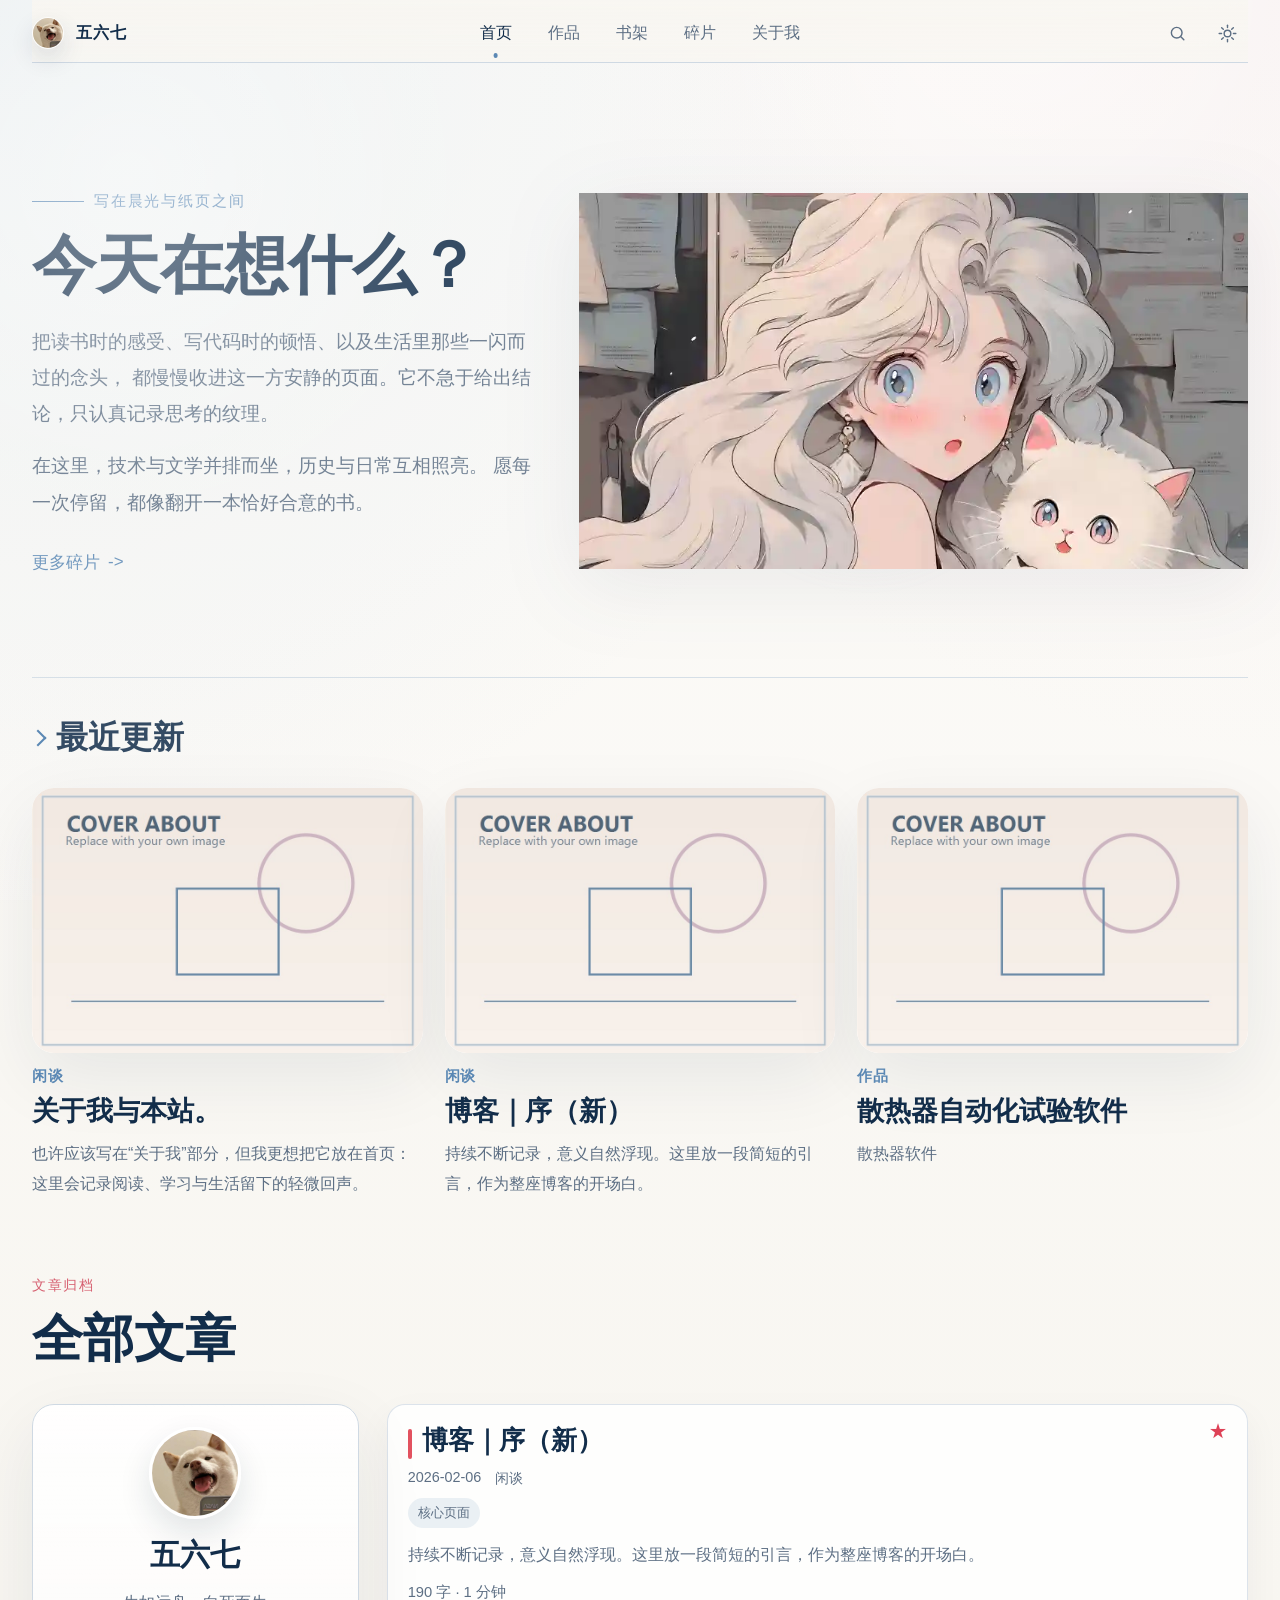
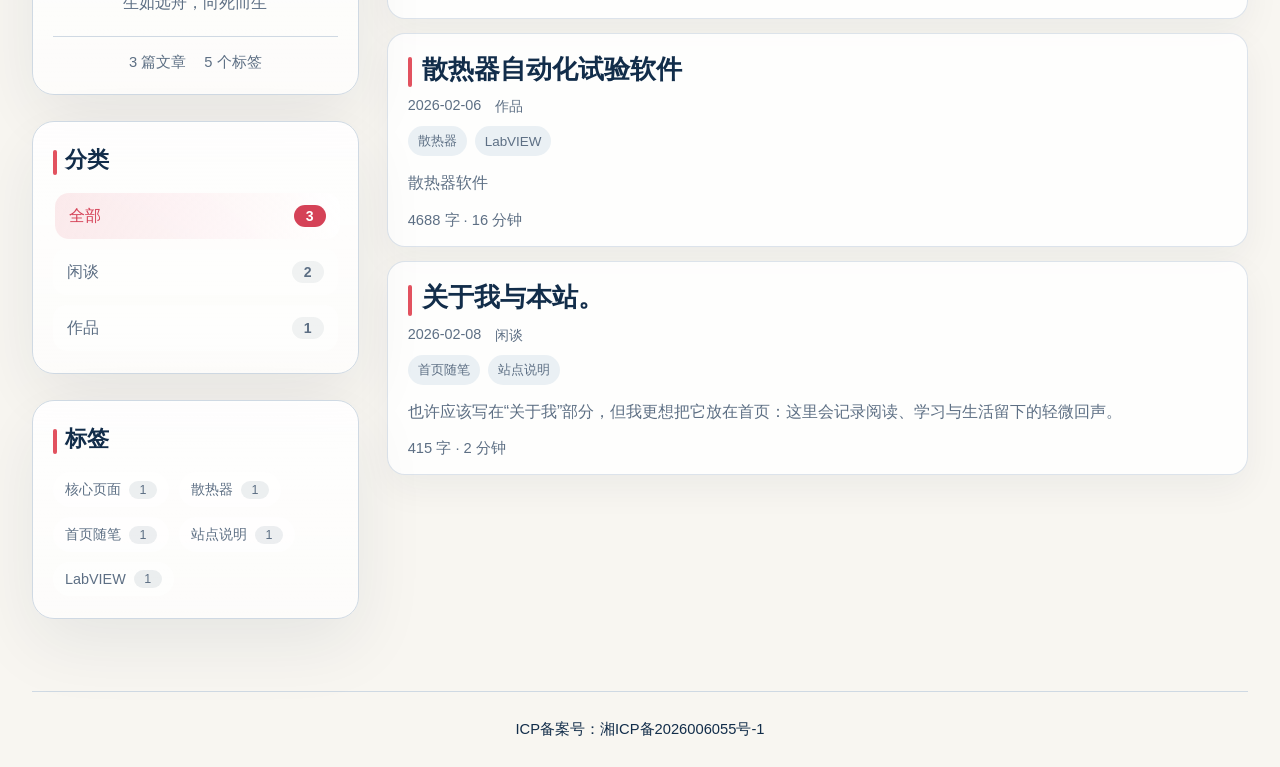
==== index.html @ 3b3a055d "Add files via upload" ====
<!DOCTYPE html>
<html lang="zh-CN">
  <head>
    <meta charset="UTF-8" />
    <meta name="viewport" content="width=device-width, initial-scale=1.0" />
    <title>五六七 | 个人博客</title>
    <meta
      name="description"
      content="一个关于阅读、技术与思考的个人博客首页。"
    />
    <link rel="stylesheet" href="styles.css" />
  </head>
  <body data-page="home">
    <div class="page-shell">
      <header class="site-header">
        <a class="brand" href="index.html" aria-label="五六七首页">
          <img
            class="brand-avatar"
            src="assets/avatar.jpg"
            alt=""
            aria-hidden="true"
          />
          <span class="brand-text">五六七</span>
        </a>
        <nav class="main-nav" aria-label="主导航">
          <a data-nav="home" href="index.html">首页</a>
          <a data-nav="works" href="works.html">作品</a>
          <a data-nav="shelf" href="shelf.html">书架</a>
          <a data-nav="fragments" href="fragments.html">碎片</a>
          <a data-nav="about" href="about.html">关于我</a>
        </nav>
        <div class="header-actions">
          <button class="icon-button" type="button" aria-label="搜索">
            <svg viewBox="0 0 24 24" aria-hidden="true">
              <circle cx="11" cy="11" r="6.75"></circle>
              <path d="M16.2 16.2 20 20"></path>
            </svg>
          </button>
          <button
            class="icon-button theme-toggle"
            type="button"
            aria-label="切换主题"
          >
            <svg class="sun-icon" viewBox="0 0 24 24" aria-hidden="true">
              <circle cx="12" cy="12" r="4.2"></circle>
              <path d="M12 1.5v3"></path>
              <path d="M12 19.5v3"></path>
              <path d="M4.6 4.6 6.7 6.7"></path>
              <path d="M17.3 17.3 19.4 19.4"></path>
              <path d="M1.5 12h3"></path>
              <path d="M19.5 12h3"></path>
              <path d="M4.6 19.4 6.7 17.3"></path>
              <path d="M17.3 6.7 19.4 4.6"></path>
            </svg>
          </button>
        </div>
      </header>

      <main>
        <section class="hero-section">
          <div class="hero-copy">
            <p class="eyebrow">写在晨光与纸页之间</p>
            <h1>今天在想什么？</h1>
            <p class="hero-text">
              把读书时的感受、写代码时的顿悟、以及生活里那些一闪而过的念头，
              都慢慢收进这一方安静的页面。它不急于给出结论，只认真记录思考的纹理。
            </p>
            <p class="hero-text">
              在这里，技术与文学并排而坐，历史与日常互相照亮。
              愿每一次停留，都像翻开一本恰好合意的书。
            </p>
            <a class="text-link" href="fragments.html">更多碎片</a>
          </div>
          <div class="hero-art">
            <div class="hero-halo"></div>
            <img src="assets/home-hero.jpg" alt="首页主视觉图片" />
          </div>
        </section>

        <section class="content-grid">
          <div class="content-main">
            <section class="section-block">
              <div class="section-heading">
                <span class="heading-mark"></span>
                <h2>最近更新</h2>
              </div>
              <div class="post-grid" data-post-grid></div>
            </section>

            <section class="section-block archive-section">
              <div class="archive-header">
                <p class="archive-kicker">文章归档</p>
                <h2>全部文章</h2>
              </div>

              <div class="archive-layout">
                <aside class="archive-sidebar" aria-label="博客资料">
                  <section class="sidebar-card profile-card">
                    <img
                      class="profile-avatar"
                      src="assets/avatar.jpg"
                      alt="博客头像"
                    />
                    <h3>五六七</h3>
                    <p class="profile-bio">
                      生如远舟，向死而生
                    </p>
                    <div class="profile-stats">
                      <span>18 篇文章</span>
                      <span>12 个标签</span>
                    </div>
                  </section>

                  <section class="sidebar-card taxonomy-card">
                    <h3 class="sidebar-card-title">分类</h3>
                    <div class="taxonomy-list" data-category-list></div>
                  </section>

                  <section class="sidebar-card tags-card">
                    <h3 class="sidebar-card-title">标签</h3>
                    <div class="tag-cloud" data-tag-list></div>
                  </section>
                </aside>

                <div class="archive-list" data-archive-list></div>
              </div>
            </section>
          </div>
        </section>
      </main>

    </div>

    <script src="script.js"></script>
  </body>
</html>
---- styles.css ----
:root {
  --bg: #f8f6f1;
  --panel: rgba(255, 255, 255, 0.66);
  --panel-strong: rgba(255, 255, 255, 0.9);
  --line: #cfd9e3;
  --text: #122d4a;
  --muted: #5d6f84;
  --accent: #5b88b4;
  --accent-soft: #dfeaf5;
  --accent-glow: rgba(91, 136, 180, 0.16);
  --olive: #b9cba5;
  --shadow: 0 24px 70px rgba(17, 37, 62, 0.08);
  --radius-lg: 34px;
  --radius-md: 22px;
  --radius-sm: 14px;
  --content-width: min(1350px, calc(100vw - 64px));
}

body[data-theme="dark"] {
  --bg: #071019;
  --panel: rgba(10, 21, 33, 0.82);
  --panel-strong: rgba(13, 27, 42, 0.94);
  --line: rgba(147, 181, 212, 0.2);
  --text: #f4f8fc;
  --muted: #bfd0e0;
  --accent: #9dd3ff;
  --accent-soft: rgba(95, 143, 189, 0.24);
  --accent-glow: rgba(122, 183, 231, 0.16);
  --olive: #9bb986;
  --shadow: 0 32px 88px rgba(0, 0, 0, 0.42);
}

* {
  box-sizing: border-box;
}

html {
  scroll-behavior: smooth;
}

body {
  margin: 0;
  min-height: 100vh;
  font-family: "Aptos", "Segoe UI", "PingFang SC", "Microsoft YaHei", sans-serif;
  background:
    radial-gradient(circle at top left, rgba(151, 185, 211, 0.16), transparent 34%),
    radial-gradient(circle at top right, rgba(240, 214, 225, 0.2), transparent 28%),
    linear-gradient(180deg, #fbfaf7 0%, var(--bg) 68%);
  color: var(--text);
  transition: background 240ms ease, color 240ms ease;
}

body[data-theme="dark"] {
  background:
    radial-gradient(circle at top left, rgba(73, 123, 163, 0.16), transparent 32%),
    radial-gradient(circle at top right, rgba(133, 87, 104, 0.14), transparent 28%),
    linear-gradient(180deg, #0b1621 0%, #071019 56%, #040a11 100%);
}

body::before {
  content: "";
  position: fixed;
  inset: 0;
  pointer-events: none;
  background-image:
    linear-gradient(rgba(255, 255, 255, 0.26), rgba(255, 255, 255, 0.26)),
    radial-gradient(circle at 10% 20%, rgba(255, 255, 255, 0.75), transparent 24%),
    radial-gradient(circle at 80% 0%, rgba(255, 248, 241, 0.7), transparent 22%);
  mix-blend-mode: screen;
  opacity: 0.55;
}

body[data-theme="dark"]::before {
  background-image:
    linear-gradient(rgba(8, 14, 20, 0.22), rgba(8, 14, 20, 0.22)),
    radial-gradient(circle at 12% 16%, rgba(125, 170, 205, 0.12), transparent 24%),
    radial-gradient(circle at 82% 4%, rgba(195, 128, 150, 0.08), transparent 20%);
  mix-blend-mode: normal;
  opacity: 1;
}

.page-shell {
  width: var(--content-width);
  margin: 0 auto;
  padding-bottom: 24px;
}

.site-header {
  position: sticky;
  top: 0;
  z-index: 10;
  display: grid;
  grid-template-columns: 1fr auto 1fr;
  align-items: center;
  padding: 12px 0 8px;
  border-bottom: 1px solid var(--line);
  backdrop-filter: blur(20px);
  background: linear-gradient(
    180deg,
    rgba(248, 246, 241, 0.92) 0%,
    rgba(248, 246, 241, 0.74) 100%
  );
}

body[data-theme="dark"] .site-header {
  background: linear-gradient(
    180deg,
    rgba(6, 13, 20, 0.94) 0%,
    rgba(6, 13, 20, 0.78) 100%
  );
}

.brand {
  display: inline-flex;
  align-items: center;
  gap: 12px;
  color: var(--text);
  text-decoration: none;
}

.brand-mark {
  font-size: 1.7rem;
  color: var(--accent);
  transform: rotate(-12deg);
}

.brand-avatar {
  width: 32px;
  height: 32px;
  border-radius: 50%;
  object-fit: cover;
  border: 1px solid rgba(255, 255, 255, 0.7);
  box-shadow: 0 10px 24px rgba(17, 37, 62, 0.12);
}

.brand-text {
  font-family: "STSong", "Songti SC", "SimSun", serif;
  font-size: 1.0rem;
  font-weight: 700;
  letter-spacing: 0.06em;
}

.main-nav {
  display: inline-flex;
  justify-content: center;
  gap: 36px;
}

.main-nav a {
  position: relative;
  color: var(--muted);
  text-decoration: none;
  font-size: 1.02rem;
  transition: color 180ms ease;
}

.main-nav a::after {
  content: "";
  position: absolute;
  left: 50%;
  bottom: -14px;
  width: 0.3rem;
  height: 0.3rem;
  border-radius: 999px;
  transform: translateX(-50%) scale(0);
  background: var(--accent);
  transition: transform 180ms ease;
}

.main-nav a:hover,
.main-nav a.is-active {
  color: var(--text);
}

.main-nav a:hover::after,
.main-nav a.is-active::after {
  transform: translateX(-50%) scale(1);
}

.header-actions {
  display: flex;
  justify-content: flex-end;
  gap: 8px;
}

.icon-button {
  display: inline-flex;
  align-items: center;
  justify-content: center;
  width: 42px;
  height: 42px;
  border: 1px solid transparent;
  border-radius: 999px;
  background: transparent;
  color: var(--muted);
  cursor: pointer;
  transition:
    transform 180ms ease,
    border-color 180ms ease,
    background 180ms ease,
    color 180ms ease;
}

.icon-button:hover {
  transform: translateY(-1px);
  border-color: var(--line);
  background: var(--panel);
  color: var(--text);
}

.icon-button svg {
  width: 19px;
  height: 19px;
  fill: none;
  stroke: currentColor;
  stroke-width: 1.8;
  stroke-linecap: round;
  stroke-linejoin: round;
}

.hero-section {
  display: grid;
  grid-template-columns: minmax(320px, 1.1fr) minmax(420px, 1.45fr);
  gap: 40px;
  align-items: center;
  padding: 48px 0 26px;
  border-bottom: 1px solid var(--line);
}

.hero-copy {
  max-width: 560px;
}

.eyebrow {
  display: inline-flex;
  align-items: center;
  gap: 10px;
  margin: 0 0 18px;
  font-size: 0.95rem;
  color: var(--accent);
  letter-spacing: 0.12em;
  text-transform: uppercase;
}

.eyebrow::before {
  content: "";
  width: 52px;
  height: 1px;
  background: currentColor;
}

.hero-copy h1 {
  margin: 0 0 22px;
  font-family: "STSong", "Songti SC", "SimSun", serif;
  font-size: clamp(2.7rem, 5vw, 4.4rem);
  line-height: 1.12;
}

.hero-text {
  margin: 0 0 16px;
  font-size: 1.16rem;
  line-height: 1.95;
  color: var(--muted);
}

.text-link {
  display: inline-flex;
  align-items: center;
  gap: 8px;
  margin-top: 14px;
  color: var(--accent);
  text-decoration: none;
  font-size: 1.06rem;
}

.text-link::after {
  content: "->";
  transition: transform 180ms ease;
}

.text-link:hover::after {
  transform: translateX(4px);
}

.hero-art {
  position: relative;
  min-height: 540px;
  display: flex;
  align-items: center;
  justify-content: center;
}

.hero-halo {
  position: absolute;
  inset: 16% 15% 13% 8%;
  border-radius: 50%;
  background:
    radial-gradient(circle at 50% 38%, rgba(255, 210, 226, 0.45), transparent 38%),
    radial-gradient(circle at 45% 60%, rgba(182, 211, 233, 0.24), transparent 44%);
  filter: blur(18px);
}

.hero-art img {
  position: relative;
  width: min(100%, 850px);
  filter: drop-shadow(0 18px 40px rgba(34, 55, 84, 0.08));
}

.content-grid {
  display: block;
  padding-top: 38px;
}

.section-block + .section-block {
  margin-top: 78px;
}

.section-heading {
  display: flex;
  align-items: center;
  gap: 12px;
  margin-bottom: 28px;
}

.heading-mark {
  width: 12px;
  height: 12px;
  border-top: 2px solid var(--accent);
  border-right: 2px solid var(--accent);
  transform: rotate(45deg);
}

.section-heading h2 {
  margin: 0;
  font-family: "STSong", "Songti SC", "SimSun", serif;
  font-size: 2rem;
}

.post-grid {
  display: grid;
  grid-template-columns: repeat(3, minmax(0, 1fr));
  gap: 22px;
}

.post-card {
  position: relative;
}

.post-thumb {
  display: block;
  overflow: hidden;
  border-radius: var(--radius-md);
  background: var(--panel-strong);
  box-shadow: var(--shadow);
}

.post-thumb img {
  display: block;
  width: 100%;
  aspect-ratio: 1.18 / 0.8;
  object-fit: cover;
  transition: transform 260ms ease;
}

.post-card:hover .post-thumb img,
.article-row:hover img {
  transform: scale(1.03);
}

.post-category {
  margin: 14px 0 8px;
  color: var(--accent);
  font-size: 0.94rem;
  font-weight: 700;
  letter-spacing: 0.04em;
}

.post-card h3,
.article-row h3 {
  margin: 0 0 10px;
  font-family: "STSong", "Songti SC", "SimSun", serif;
  font-size: 1.7rem;
  line-height: 1.3;
}

.post-card h3 a {
  color: var(--text);
  text-decoration: none;
}

.post-excerpt,
.article-row p {
  margin: 0;
  color: var(--muted);
  font-size: 1rem;
  line-height: 1.85;
}

.archive-section {
  margin-top: 82px;
}

.archive-header {
  margin-bottom: 30px;
}

.archive-kicker {
  margin: 0 0 10px;
  color: #d65f70;
  font-size: 0.9rem;
  letter-spacing: 0.12em;
}

.archive-header h2 {
  margin: 0;
  font-family: "STSong", "Songti SC", "SimSun", serif;
  font-size: clamp(2.4rem, 4vw, 3.3rem);
}

.archive-layout {
  display: grid;
  grid-template-columns: minmax(260px, 0.55fr) minmax(0, 1.45fr);
  gap: 28px;
  align-items: start;
}

.archive-sidebar {
  display: grid;
  gap: 26px;
  position: sticky;
  top: 92px;
}

.sidebar-card {
  padding: 22px 20px;
  border: 1px solid var(--line);
  border-radius: 22px;
  background: linear-gradient(180deg, var(--panel-strong), var(--panel));
  box-shadow: var(--shadow);
}

.profile-card {
  text-align: center;
}

.profile-avatar {
  display: block;
  width: 92px;
  height: 92px;
  margin: 0 auto 16px;
  border-radius: 999px;
  object-fit: cover;
  border: 3px solid rgba(255, 255, 255, 0.75);
  box-shadow: 0 14px 32px rgba(20, 39, 61, 0.12);
}

.profile-card h3 {
  margin: 0 0 12px;
  font-family: "STSong", "Songti SC", "SimSun", serif;
  font-size: 1.85rem;
}

.profile-bio {
  margin: 0;
  color: var(--muted);
  font-size: 0.98rem;
  line-height: 1.9;
}

.profile-stats {
  display: flex;
  justify-content: center;
  gap: 18px;
  flex-wrap: wrap;
  margin-top: 18px;
  padding-top: 16px;
  border-top: 1px solid var(--line);
  color: var(--muted);
  font-size: 0.92rem;
}

.sidebar-card-title {
  position: relative;
  margin: 0 0 18px;
  padding-left: 12px;
  font-family: "STSong", "Songti SC", "SimSun", serif;
  font-size: 1.4rem;
}

.sidebar-card-title::before {
  content: "";
  position: absolute;
  left: 0;
  top: 0.28em;
  width: 4px;
  height: 1.1em;
  border-radius: 999px;
  background: #e2525f;
}

.taxonomy-list {
  display: grid;
  gap: 10px;
}

.taxonomy-item {
  display: flex;
  align-items: center;
  justify-content: space-between;
  gap: 14px;
  width: 100%;
  padding: 12px 14px;
  border: 0;
  border-radius: 14px;
  color: var(--muted);
  font: inherit;
  text-align: left;
  cursor: pointer;
  background: rgba(255, 255, 255, 0.38);
  transition:
    transform 180ms ease,
    background 180ms ease,
    color 180ms ease;
}

.taxonomy-item strong {
  min-width: 32px;
  padding: 3px 10px;
  border-radius: 999px;
  background: rgba(18, 45, 74, 0.06);
  color: inherit;
  font-size: 0.88rem;
  text-align: center;
}

.taxonomy-item:hover,
.taxonomy-item.is-active {
  color: #d54257;
  background: linear-gradient(90deg, rgba(229, 88, 110, 0.12), rgba(255, 255, 255, 0.7));
  transform: translateX(2px);
}

.taxonomy-item.is-active strong {
  background: #d54257;
  color: #fff;
}

.tag-cloud {
  display: flex;
  flex-wrap: wrap;
  gap: 10px;
}

.tag-chip {
  display: inline-flex;
  align-items: center;
  gap: 8px;
  padding: 8px 12px;
  border: 0;
  border-radius: 999px;
  background: rgba(255, 255, 255, 0.52);
  color: var(--muted);
  font: inherit;
  font-size: 0.9rem;
  cursor: pointer;
  transition:
    transform 180ms ease,
    background 180ms ease,
    color 180ms ease;
}

.tag-chip span {
  display: inline-flex;
  min-width: 1.75rem;
  justify-content: center;
  padding: 2px 6px;
  border-radius: 999px;
  background: rgba(18, 45, 74, 0.08);
  font-size: 0.78rem;
}

.tag-chip:hover,
.tag-chip.is-active {
  transform: translateY(-1px);
  background: rgba(229, 88, 110, 0.12);
  color: #d54257;
}

.tag-chip.is-active span {
  background: rgba(213, 66, 87, 0.16);
}

.archive-list {
  display: grid;
  gap: 14px;
}

.archive-card {
  padding: 18px 20px 16px;
  border: 1px solid rgba(207, 217, 227, 0.72);
  border-radius: 18px;
  background: rgba(255, 255, 255, 0.84);
  box-shadow: 0 14px 36px rgba(20, 39, 61, 0.05);
}

.archive-card-head {
  display: flex;
  align-items: flex-start;
  justify-content: space-between;
  gap: 18px;
  margin-bottom: 10px;
}

.archive-card-head h3 {
  position: relative;
  margin: 0;
  padding-left: 14px;
  font-family: "STSong", "Songti SC", "SimSun", serif;
  font-size: clamp(1.35rem, 2vw, 1.95rem);
  line-height: 1.4;
}

.archive-card-head h3::before {
  content: "";
  position: absolute;
  left: 0;
  top: 0.2em;
  width: 4px;
  height: 1.2em;
  border-radius: 999px;
  background: #e2525f;
}

.archive-card-head h3 a {
  color: var(--text);
  text-decoration: none;
}

.archive-mark {
  color: #de4156;
  font-size: 1.1rem;
  line-height: 1;
}

.archive-meta {
  display: flex;
  flex-wrap: wrap;
  gap: 14px;
  margin-bottom: 10px;
  color: var(--muted);
  font-size: 0.9rem;
}

.archive-tags {
  display: flex;
  flex-wrap: wrap;
  gap: 8px;
  margin-bottom: 12px;
}

.archive-tag {
  padding: 6px 10px;
  border: 0;
  border-radius: 999px;
  background: rgba(91, 136, 180, 0.12);
  color: var(--muted);
  font: inherit;
  font-size: 0.84rem;
  cursor: pointer;
  transition:
    background 180ms ease,
    color 180ms ease,
    transform 180ms ease;
}

.archive-tag:hover {
  transform: translateY(-1px);
  background: rgba(229, 88, 110, 0.14);
  color: #d54257;
}

.archive-tag.is-active {
  background: rgba(213, 66, 87, 0.18);
  color: #d54257;
}

.archive-summary {
  margin: 0 0 12px;
  color: var(--muted);
  font-size: 1rem;
  line-height: 1.9;
}

.archive-stats {
  margin: 0;
  color: var(--muted);
  font-size: 0.92rem;
}

.empty-state {
  margin: 0;
  padding: 18px 20px;
  border: 1px dashed rgba(207, 217, 227, 0.9);
  border-radius: 18px;
  color: var(--muted);
  background: rgba(255, 255, 255, 0.52);
}

body[data-theme="dark"] .hero-text,
body[data-theme="dark"] .post-excerpt,
body[data-theme="dark"] .archive-summary,
body[data-theme="dark"] .archive-stats,
body[data-theme="dark"] .archive-meta,
body[data-theme="dark"] .profile-bio,
body[data-theme="dark"] .profile-stats,
body[data-theme="dark"] .site-footer-inner,
body[data-theme="dark"] .empty-state {
  color: #c6d6e5;
}

body[data-theme="dark"] .site-footer-inner a,
body[data-theme="dark"] .site-footer-inner a:visited,
body[data-theme="dark"] .post-card h3 a,
body[data-theme="dark"] .archive-card-head h3 a {
  color: #f4f8fc;
}

body[data-theme="dark"] .text-link {
  color: #9dd3ff;
}

body[data-theme="dark"] .post-thumb,
body[data-theme="dark"] .sidebar-card,
body[data-theme="dark"] .archive-card,
body[data-theme="dark"] .blank-surface {
  background: linear-gradient(180deg, rgba(15, 30, 45, 0.95), rgba(10, 20, 31, 0.92));
  border-color: rgba(147, 181, 212, 0.16);
  box-shadow: 0 24px 56px rgba(0, 0, 0, 0.34);
}

body[data-theme="dark"] .taxonomy-item {
  background: rgba(17, 33, 49, 0.86);
  color: #c4d4e4;
}

body[data-theme="dark"] .taxonomy-item strong {
  background: rgba(244, 248, 252, 0.08);
}

body[data-theme="dark"] .taxonomy-item:hover,
body[data-theme="dark"] .taxonomy-item.is-active {
  color: #ffd8df;
  background: linear-gradient(90deg, rgba(180, 72, 94, 0.28), rgba(22, 39, 56, 0.96));
}

body[data-theme="dark"] .tag-chip,
body[data-theme="dark"] .archive-tag {
  background: rgba(25, 44, 62, 0.84);
  color: #bfd0e0;
}

body[data-theme="dark"] .tag-chip span {
  background: rgba(244, 248, 252, 0.08);
  color: #d7e4f0;
}

body[data-theme="dark"] .tag-chip:hover,
body[data-theme="dark"] .tag-chip.is-active,
body[data-theme="dark"] .archive-tag:hover,
body[data-theme="dark"] .archive-tag.is-active {
  color: #ffdbe2;
  background: rgba(173, 67, 90, 0.34);
}

body[data-theme="dark"] .tag-chip.is-active span {
  background: rgba(255, 219, 226, 0.14);
  color: #ffe9ee;
}

body[data-theme="dark"] .empty-state {
  border-color: rgba(147, 181, 212, 0.22);
  background: rgba(17, 33, 49, 0.74);
}

.site-footer {
  margin-top: 72px;
  padding-top: 24px;
  border-top: 1px solid var(--line);
}

.site-footer-inner {
  display: flex;
  justify-content: center;
  gap: 24px;
  flex-wrap: wrap;
  color: var(--muted);
  font-size: 0.92rem;
  line-height: 1.8;
  text-align: center;
}

.site-footer-inner p {
  margin: 0;
}

.site-footer-inner a {
  color: var(--text);
  text-decoration: none;
}

.site-footer-inner a:visited {
  color: var(--text);
}

.site-footer-inner a:hover {
  color: var(--text);
  text-decoration: none;
}

.blank-main {
  min-height: calc(100vh - 110px);
  display: flex;
  align-items: stretch;
  padding: 38px 0 0;
}

.blank-surface {
  width: 100%;
  border: 1px solid var(--line);
  border-radius: 36px;
  background:
    radial-gradient(circle at top right, rgba(240, 214, 225, 0.18), transparent 26%),
    radial-gradient(circle at bottom left, rgba(151, 185, 211, 0.14), transparent 24%),
    linear-gradient(180deg, var(--panel-strong), var(--panel));
  box-shadow: var(--shadow);
}

.visually-hidden {
  position: absolute;
  width: 1px;
  height: 1px;
  padding: 0;
  margin: -1px;
  overflow: hidden;
  clip: rect(0, 0, 0, 0);
  white-space: nowrap;
  border: 0;
}

@media (max-width: 1180px) {
  :root {
    --content-width: min(1120px, calc(100vw - 48px));
  }

  .site-header {
    grid-template-columns: 1fr auto;
    gap: 18px 24px;
  }

  .main-nav {
    order: 3;
    grid-column: 1 / -1;
    justify-content: flex-start;
    padding-top: 4px;
  }

  .hero-section,
  .archive-layout {
    grid-template-columns: 1fr;
  }

  .blank-main {
    min-height: calc(100vh - 156px);
  }

  .hero-art {
    min-height: auto;
  }

  .archive-sidebar {
    position: static;
    grid-template-columns: repeat(3, minmax(0, 1fr));
    align-items: start;
  }
}

@media (max-width: 860px) {
  :root {
    --content-width: calc(100vw - 28px);
  }

  .site-header {
    position: static;
    padding-top: 18px;
  }

  .brand-text {
    font-size: 1.45rem;
  }

  .main-nav {
    gap: 22px;
    flex-wrap: wrap;
  }

  .hero-section {
    padding-top: 30px;
    gap: 28px;
  }

  .site-footer {
    margin-top: 56px;
  }

  .blank-main {
    min-height: calc(100vh - 132px);
  }

  .hero-copy h1 {
    font-size: 2.5rem;
  }

  .hero-text {
    font-size: 1.04rem;
    line-height: 1.8;
  }

  .post-grid,
  .archive-sidebar {
    grid-template-columns: 1fr;
  }

  .section-heading h2 {
    font-size: 1.72rem;
  }
}

@media (max-width: 560px) {
  .site-header {
    grid-template-columns: 1fr;
  }

  .header-actions,
  .main-nav {
    justify-content: flex-start;
  }

  .main-nav a::after {
    bottom: -9px;
  }

  .site-footer-inner {
    gap: 8px 20px;
    flex-direction: column;
  }

  .hero-copy h1 {
    font-size: 2.12rem;
  }

  .blank-main {
    min-height: calc(100vh - 172px);
  }

  .hero-art img {
    width: 100%;
  }

  .post-card h3,
  .archive-card-head h3 {
    font-size: 1.36rem;
  }

  .profile-card h3 {
    font-size: 1.58rem;
  }
}
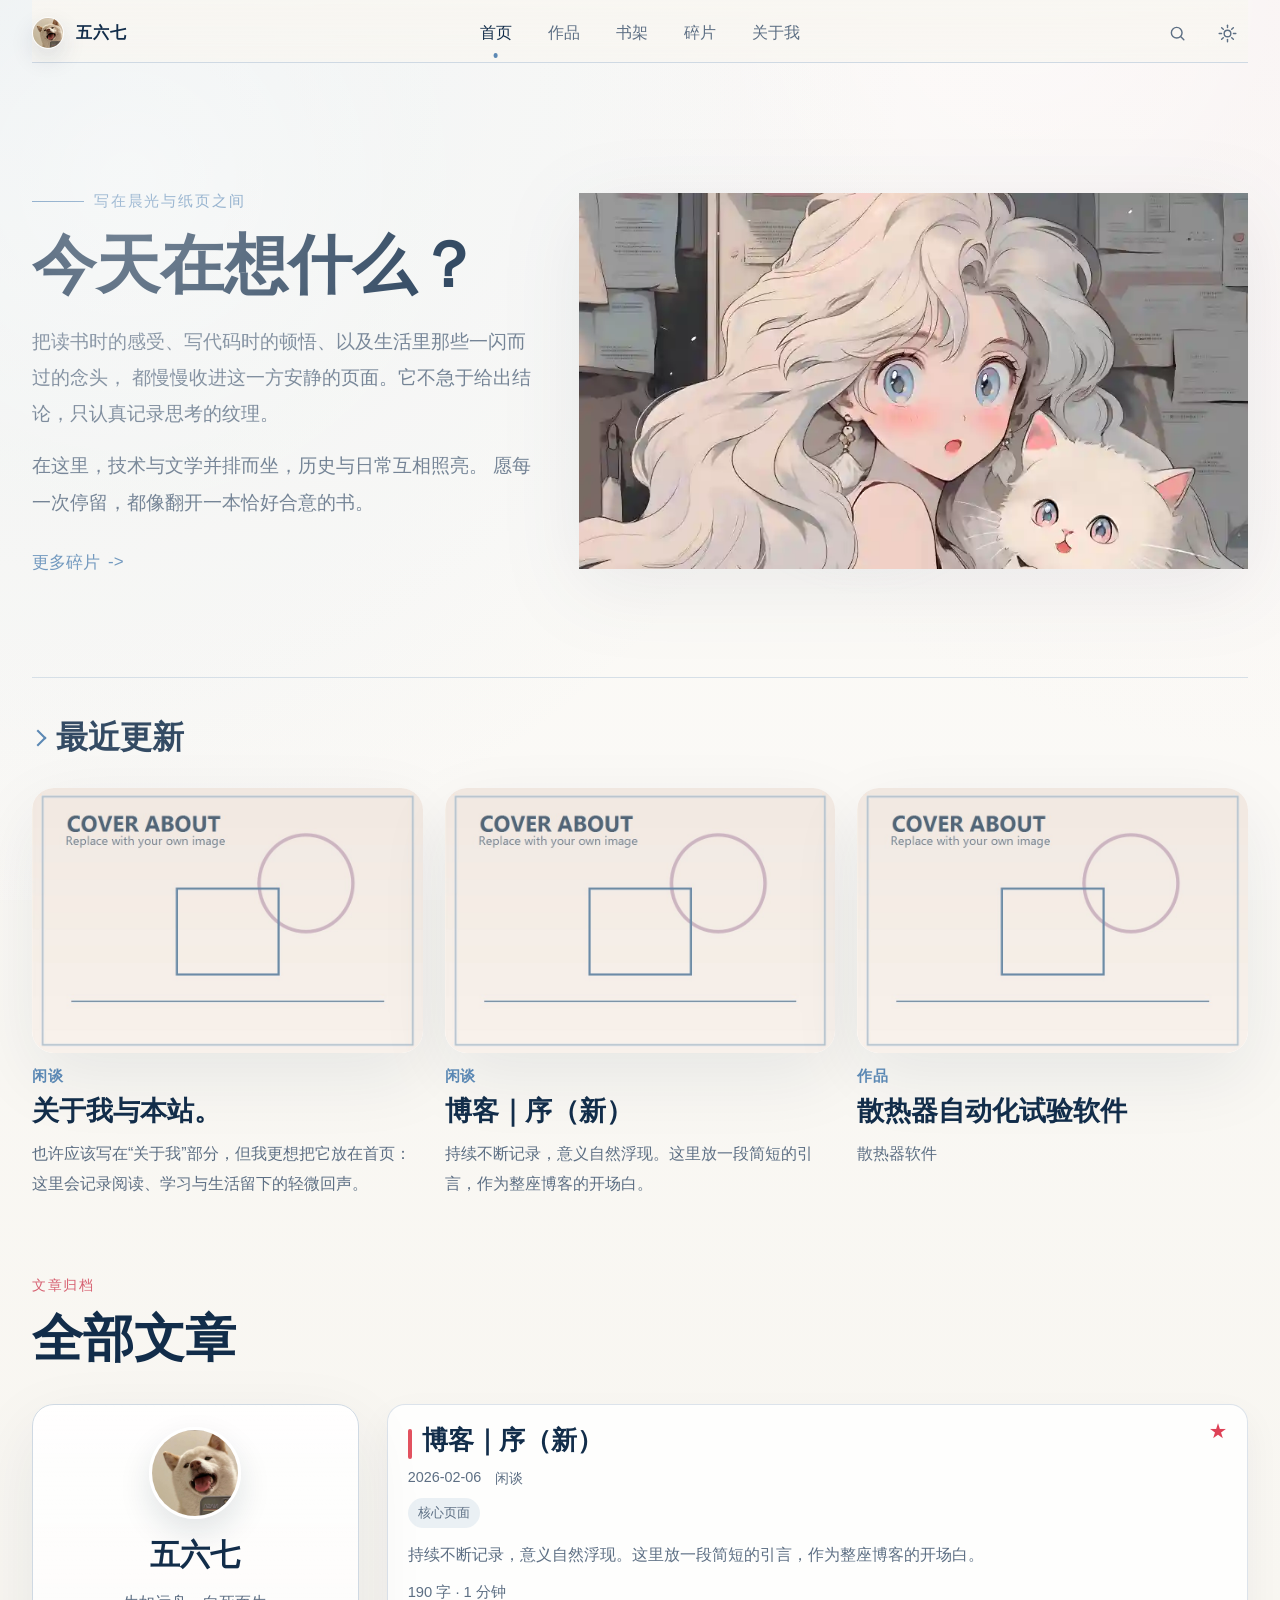
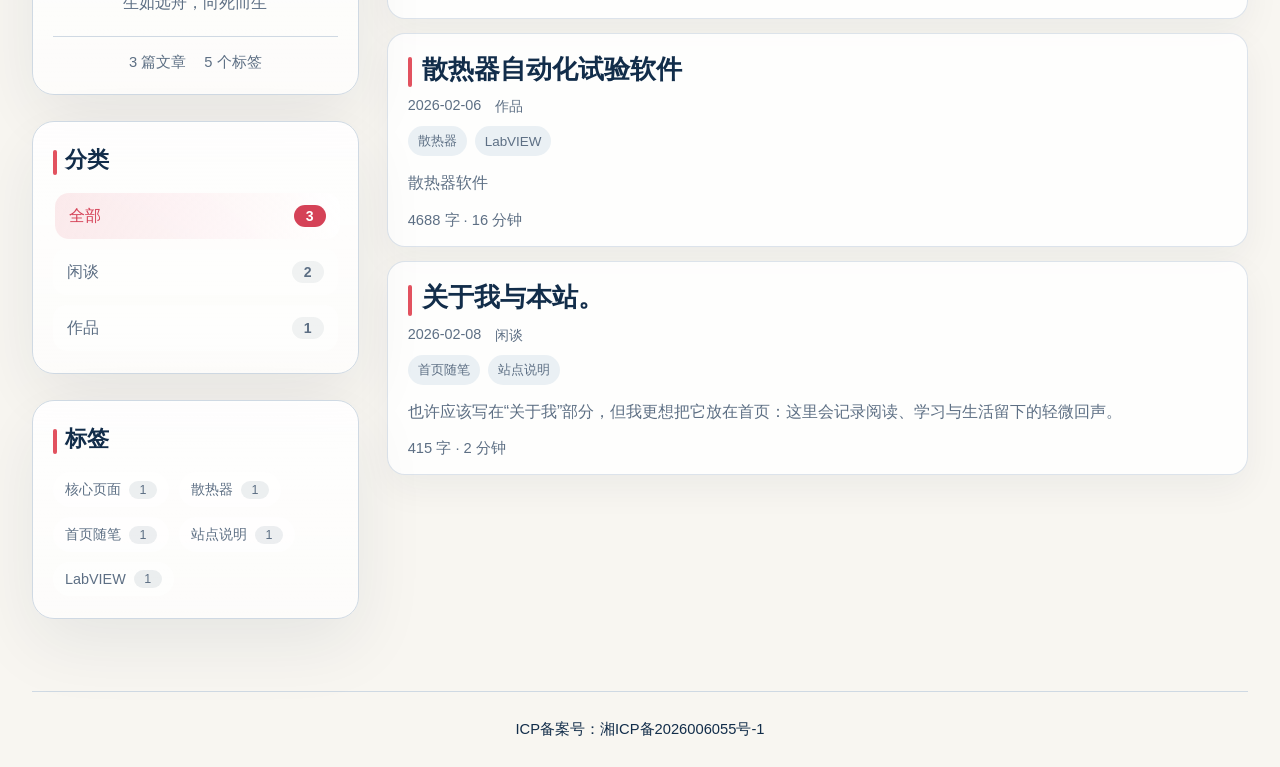
==== commit a937b505: "导航栏改为js注入" ====
--- a/index.html
+++ b/index.html
@@ -12,49 +12,7 @@
   </head>
   <body data-page="home">
     <div class="page-shell">
-      <header class="site-header">
-        <a class="brand" href="index.html" aria-label="五六七首页">
-          <img
-            class="brand-avatar"
-            src="assets/avatar.jpg"
-            alt=""
-            aria-hidden="true"
-          />
-          <span class="brand-text">五六七</span>
-        </a>
-        <nav class="main-nav" aria-label="主导航">
-          <a data-nav="home" href="index.html">首页</a>
-          <a data-nav="works" href="works.html">作品</a>
-          <a data-nav="shelf" href="shelf.html">书架</a>
-          <a data-nav="fragments" href="fragments.html">碎片</a>
-          <a data-nav="about" href="about.html">关于我</a>
-        </nav>
-        <div class="header-actions">
-          <button class="icon-button" type="button" aria-label="搜索">
-            <svg viewBox="0 0 24 24" aria-hidden="true">
-              <circle cx="11" cy="11" r="6.75"></circle>
-              <path d="M16.2 16.2 20 20"></path>
-            </svg>
-          </button>
-          <button
-            class="icon-button theme-toggle"
-            type="button"
-            aria-label="切换主题"
-          >
-            <svg class="sun-icon" viewBox="0 0 24 24" aria-hidden="true">
-              <circle cx="12" cy="12" r="4.2"></circle>
-              <path d="M12 1.5v3"></path>
-              <path d="M12 19.5v3"></path>
-              <path d="M4.6 4.6 6.7 6.7"></path>
-              <path d="M17.3 17.3 19.4 19.4"></path>
-              <path d="M1.5 12h3"></path>
-              <path d="M19.5 12h3"></path>
-              <path d="M4.6 19.4 6.7 17.3"></path>
-              <path d="M17.3 6.7 19.4 4.6"></path>
-            </svg>
-          </button>
-        </div>
-      </header>
+      <div data-shared-header></div>
 
       <main>
         <section class="hero-section">
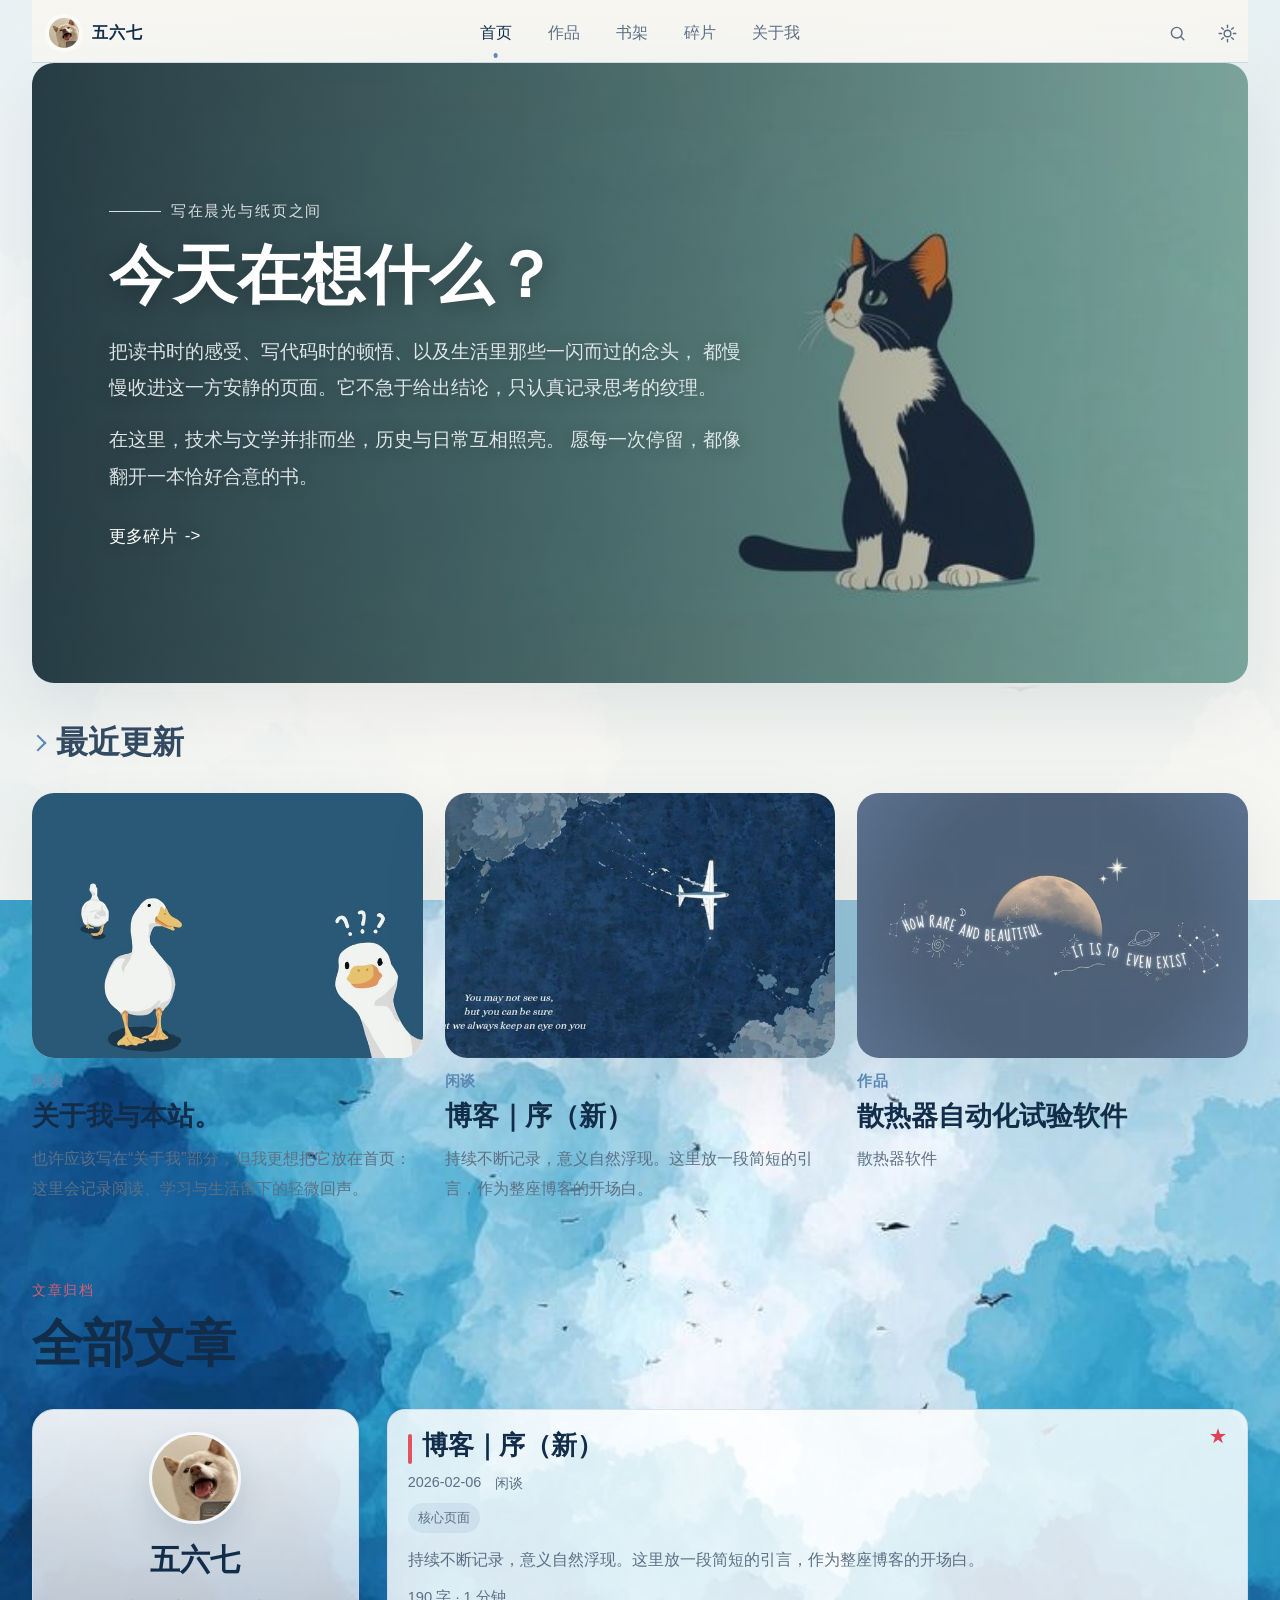
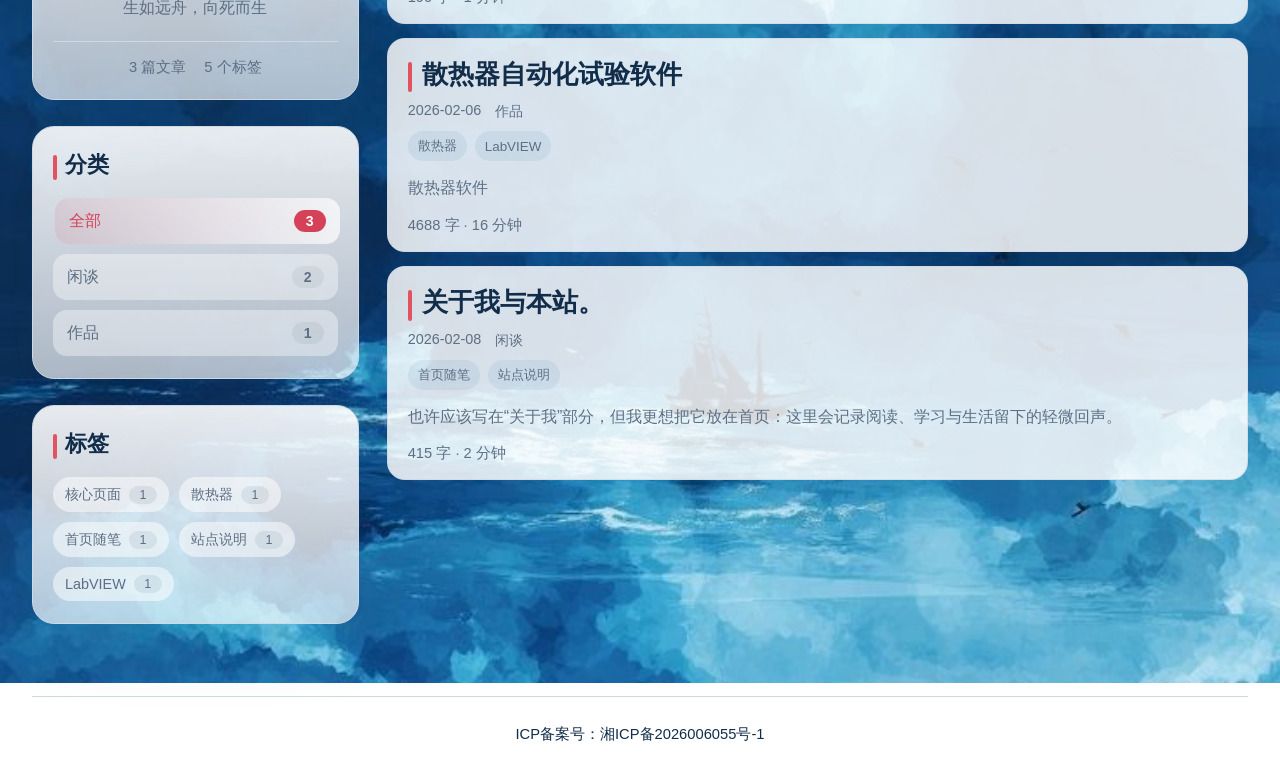
==== commit 43af5593: "修改图片及首页样式" ====
--- a/index.html
+++ b/index.html
@@ -28,10 +28,6 @@
               愿每一次停留，都像翻开一本恰好合意的书。
             </p>
             <a class="text-link" href="fragments.html">更多碎片</a>
-          </div>
-          <div class="hero-art">
-            <div class="hero-halo"></div>
-            <img src="assets/home-hero.jpg" alt="首页主视觉图片" />
           </div>
         </section>
 
@@ -89,6 +85,6 @@
 
     </div>
 
-    <script src="script.js"></script>
+    <script src="script.js?v=20260702"></script>
   </body>
 </html>
--- a/styles.css
+++ b/styles.css
@@ -42,19 +42,21 @@
   margin: 0;
   min-height: 100vh;
   font-family: "Aptos", "Segoe UI", "PingFang SC", "Microsoft YaHei", sans-serif;
-  background:
-    radial-gradient(circle at top left, rgba(151, 185, 211, 0.16), transparent 34%),
-    radial-gradient(circle at top right, rgba(240, 214, 225, 0.2), transparent 28%),
-    linear-gradient(180deg, #fbfaf7 0%, var(--bg) 68%);
+  background-image:
+    linear-gradient(180deg, rgba(251, 250, 247, 0.72) 0%, rgba(248, 246, 241, 0.86) 58%, rgba(248, 246, 241, 0.94) 100%),
+    url("assets/Background.jpg");
+  background-position: center top;
+  background-size: cover;
+  background-repeat: no-repeat;
+  background-attachment: fixed;
   color: var(--text);
   transition: background 240ms ease, color 240ms ease;
 }
 
 body[data-theme="dark"] {
-  background:
-    radial-gradient(circle at top left, rgba(73, 123, 163, 0.16), transparent 32%),
-    radial-gradient(circle at top right, rgba(133, 87, 104, 0.14), transparent 28%),
-    linear-gradient(180deg, #0b1621 0%, #071019 56%, #040a11 100%);
+  background-image:
+    linear-gradient(180deg, rgba(7, 16, 25, 0.78) 0%, rgba(7, 16, 25, 0.9) 58%, rgba(4, 10, 17, 0.96) 100%),
+    url("assets/Background.jpg");
 }
 
 body::before {
@@ -114,6 +116,8 @@
   display: inline-flex;
   align-items: center;
   gap: 12px;
+  min-width: 0;
+  padding-left: 16px;
   color: var(--text);
   text-decoration: none;
 }
@@ -125,12 +129,17 @@
 }
 
 .brand-avatar {
+  display: block;
+  flex: 0 0 32px;
+  box-sizing: border-box;
   width: 32px;
   height: 32px;
+  max-width: 32px;
+  max-height: 32px;
   border-radius: 50%;
   object-fit: cover;
   border: 1px solid rgba(255, 255, 255, 0.7);
-  box-shadow: 0 10px 24px rgba(17, 37, 62, 0.12);
+  box-shadow: 0 0 0 3px rgba(255, 255, 255, 0.56);
 }
 
 .brand-text {
@@ -219,16 +228,23 @@
 }
 
 .hero-section {
-  display: grid;
-  grid-template-columns: minmax(320px, 1.1fr) minmax(420px, 1.45fr);
-  gap: 40px;
+  position: relative;
+  display: flex;
   align-items: center;
-  padding: 48px 0 26px;
-  border-bottom: 1px solid var(--line);
+  min-height: clamp(430px, 54vw, 620px);
+  padding: clamp(64px, 9vw, 118px) clamp(24px, 6vw, 78px);
+  overflow: hidden;
+  border-radius: var(--radius-md);
+  background:
+    linear-gradient(90deg, rgba(10, 24, 38, 0.76) 0%, rgba(10, 24, 38, 0.5) 42%, rgba(10, 24, 38, 0.08) 100%),
+    url("assets/home-hero.jpg") center / cover no-repeat;
+  box-shadow: var(--shadow);
 }
 
 .hero-copy {
-  max-width: 560px;
+  position: relative;
+  z-index: 1;
+  max-width: 640px;
 }
 
 .eyebrow {
@@ -237,9 +253,10 @@
   gap: 10px;
   margin: 0 0 18px;
   font-size: 0.95rem;
-  color: var(--accent);
+  color: rgba(244, 248, 252, 0.86);
   letter-spacing: 0.12em;
   text-transform: uppercase;
+  text-shadow: 0 2px 16px rgba(0, 0, 0, 0.28);
 }
 
 .eyebrow::before {
@@ -254,13 +271,16 @@
   font-family: "STSong", "Songti SC", "SimSun", serif;
   font-size: clamp(2.7rem, 5vw, 4.4rem);
   line-height: 1.12;
+  color: #fff;
+  text-shadow: 0 4px 24px rgba(0, 0, 0, 0.34);
 }
 
 .hero-text {
   margin: 0 0 16px;
   font-size: 1.16rem;
   line-height: 1.95;
-  color: var(--muted);
+  color: rgba(244, 248, 252, 0.88);
+  text-shadow: 0 2px 18px rgba(0, 0, 0, 0.32);
 }
 
 .text-link {
@@ -268,9 +288,10 @@
   align-items: center;
   gap: 8px;
   margin-top: 14px;
-  color: var(--accent);
+  color: #fff;
   text-decoration: none;
   font-size: 1.06rem;
+  text-shadow: 0 2px 14px rgba(0, 0, 0, 0.28);
 }
 
 .text-link::after {
@@ -280,30 +301,6 @@
 
 .text-link:hover::after {
   transform: translateX(4px);
-}
-
-.hero-art {
-  position: relative;
-  min-height: 540px;
-  display: flex;
-  align-items: center;
-  justify-content: center;
-}
-
-.hero-halo {
-  position: absolute;
-  inset: 16% 15% 13% 8%;
-  border-radius: 50%;
-  background:
-    radial-gradient(circle at 50% 38%, rgba(255, 210, 226, 0.45), transparent 38%),
-    radial-gradient(circle at 45% 60%, rgba(182, 211, 233, 0.24), transparent 44%);
-  filter: blur(18px);
-}
-
-.hero-art img {
-  position: relative;
-  width: min(100%, 850px);
-  filter: drop-shadow(0 18px 40px rgba(34, 55, 84, 0.08));
 }
 
 .content-grid {
@@ -706,7 +703,6 @@
   background: rgba(255, 255, 255, 0.52);
 }
 
-body[data-theme="dark"] .hero-text,
 body[data-theme="dark"] .post-excerpt,
 body[data-theme="dark"] .archive-summary,
 body[data-theme="dark"] .archive-stats,
@@ -727,6 +723,10 @@
 
 body[data-theme="dark"] .text-link {
   color: #9dd3ff;
+}
+
+body[data-theme="dark"] .hero-section .text-link {
+  color: #fff;
 }
 
 body[data-theme="dark"] .post-thumb,
@@ -864,17 +864,12 @@
     padding-top: 4px;
   }
 
-  .hero-section,
   .archive-layout {
     grid-template-columns: 1fr;
   }
 
   .blank-main {
     min-height: calc(100vh - 156px);
-  }
-
-  .hero-art {
-    min-height: auto;
   }
 
   .archive-sidebar {
@@ -904,8 +899,9 @@
   }
 
   .hero-section {
-    padding-top: 30px;
-    gap: 28px;
+    min-height: 500px;
+    padding: 54px 28px;
+    background-position: 56% center;
   }
 
   .site-footer {
@@ -958,12 +954,14 @@
     font-size: 2.12rem;
   }
 
+  .hero-section {
+    min-height: 460px;
+    padding: 42px 22px;
+    background-position: 62% center;
+  }
+
   .blank-main {
     min-height: calc(100vh - 172px);
-  }
-
-  .hero-art img {
-    width: 100%;
   }
 
   .post-card h3,
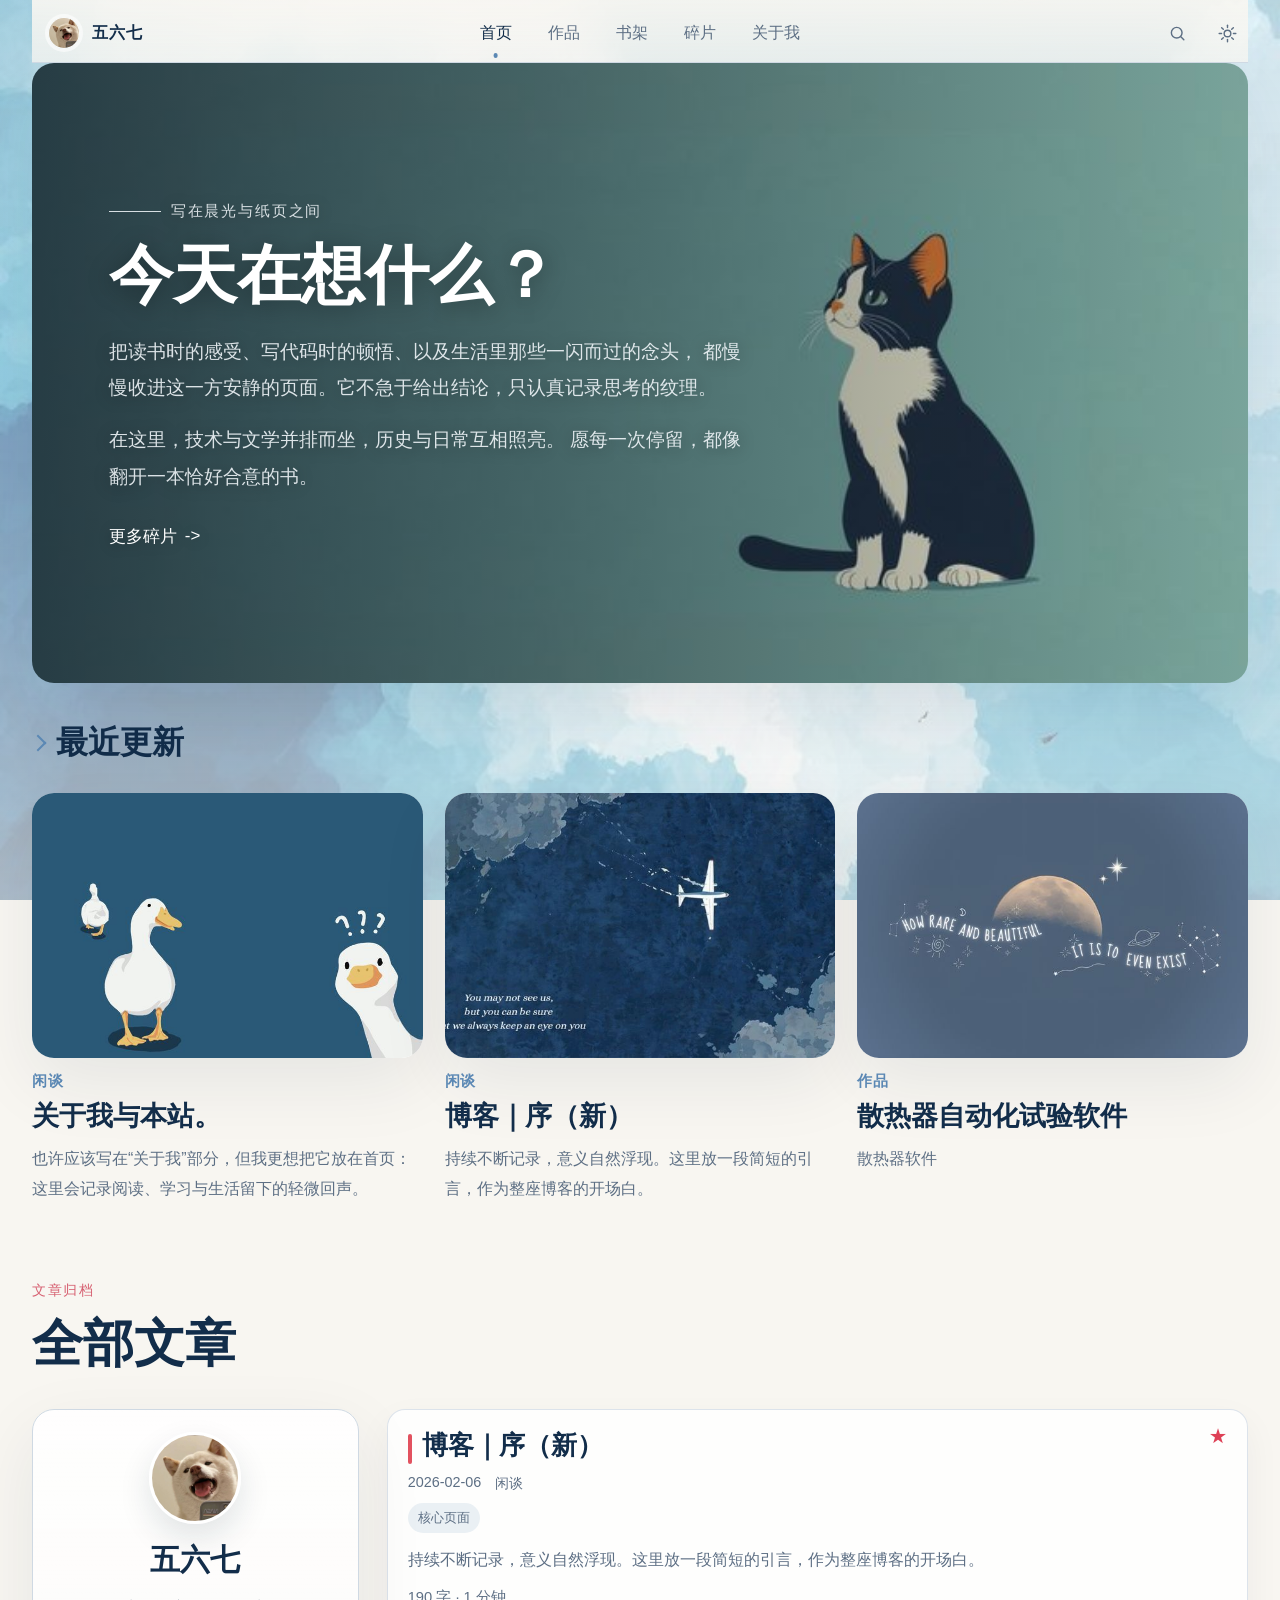
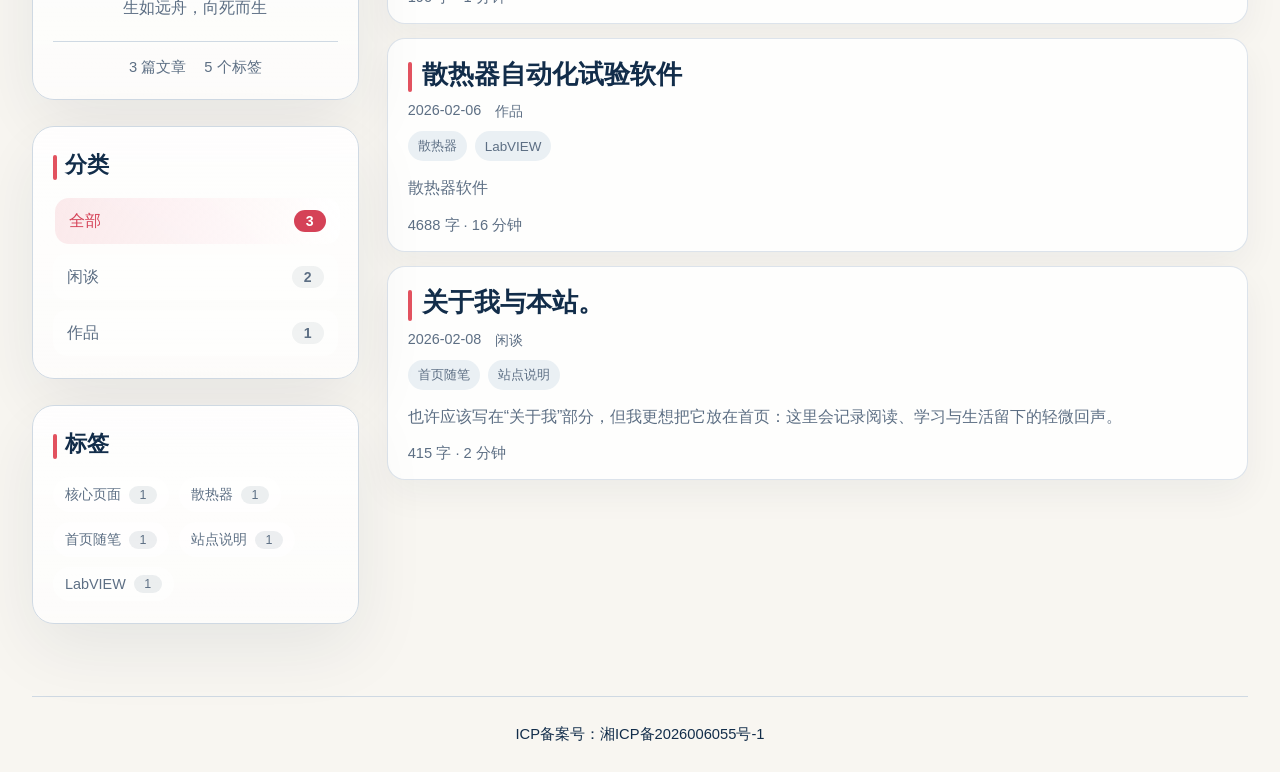
==== commit 9038b536: "更改背景图" ====
--- a/index.html
+++ b/index.html
@@ -8,7 +8,7 @@
       name="description"
       content="一个关于阅读、技术与思考的个人博客首页。"
     />
-    <link rel="stylesheet" href="styles.css" />
+    <link rel="stylesheet" href="styles.css?v=20260702" />
   </head>
   <body data-page="home">
     <div class="page-shell">
--- a/styles.css
+++ b/styles.css
@@ -35,6 +35,8 @@
 }
 
 html {
+  min-height: 100%;
+  background: var(--bg);
   scroll-behavior: smooth;
 }
 
@@ -42,46 +44,44 @@
   margin: 0;
   min-height: 100vh;
   font-family: "Aptos", "Segoe UI", "PingFang SC", "Microsoft YaHei", sans-serif;
-  background-image:
-    linear-gradient(180deg, rgba(251, 250, 247, 0.72) 0%, rgba(248, 246, 241, 0.86) 58%, rgba(248, 246, 241, 0.94) 100%),
-    url("assets/Background.jpg");
-  background-position: center top;
-  background-size: cover;
-  background-repeat: no-repeat;
-  background-attachment: fixed;
+  background: transparent;
   color: var(--text);
-  transition: background 240ms ease, color 240ms ease;
-}
-
-body[data-theme="dark"] {
-  background-image:
-    linear-gradient(180deg, rgba(7, 16, 25, 0.78) 0%, rgba(7, 16, 25, 0.9) 58%, rgba(4, 10, 17, 0.96) 100%),
-    url("assets/Background.jpg");
+  transition: color 240ms ease;
 }
 
 body::before {
   content: "";
   position: fixed;
   inset: 0;
+  z-index: -2;
   pointer-events: none;
-  background-image:
-    linear-gradient(rgba(255, 255, 255, 0.26), rgba(255, 255, 255, 0.26)),
-    radial-gradient(circle at 10% 20%, rgba(255, 255, 255, 0.75), transparent 24%),
-    radial-gradient(circle at 80% 0%, rgba(255, 248, 241, 0.7), transparent 22%);
-  mix-blend-mode: screen;
-  opacity: 0.55;
+  background: url("assets/Background.jpg") center / cover no-repeat fixed;
+}
+
+body::after {
+  content: "";
+  position: fixed;
+  inset: 0;
+  z-index: -1;
+  pointer-events: none;
+  background:
+    linear-gradient(180deg, rgba(248, 246, 241, 0.3) 0%, rgba(248, 246, 241, 0.52) 66%, rgba(248, 246, 241, 0.68) 100%),
+    radial-gradient(circle at 12% 10%, rgba(255, 255, 255, 0.36), transparent 26%);
 }
 
 body[data-theme="dark"]::before {
-  background-image:
-    linear-gradient(rgba(8, 14, 20, 0.22), rgba(8, 14, 20, 0.22)),
-    radial-gradient(circle at 12% 16%, rgba(125, 170, 205, 0.12), transparent 24%),
-    radial-gradient(circle at 82% 4%, rgba(195, 128, 150, 0.08), transparent 20%);
-  mix-blend-mode: normal;
-  opacity: 1;
+  filter: brightness(0.66) saturate(0.88);
+}
+
+body[data-theme="dark"]::after {
+  background:
+    linear-gradient(180deg, rgba(7, 16, 25, 0.44) 0%, rgba(7, 16, 25, 0.62) 58%, rgba(4, 10, 17, 0.78) 100%),
+    radial-gradient(circle at 12% 10%, rgba(125, 170, 205, 0.12), transparent 28%);
 }
 
 .page-shell {
+  position: relative;
+  z-index: 1;
   width: var(--content-width);
   margin: 0 auto;
   padding-bottom: 24px;
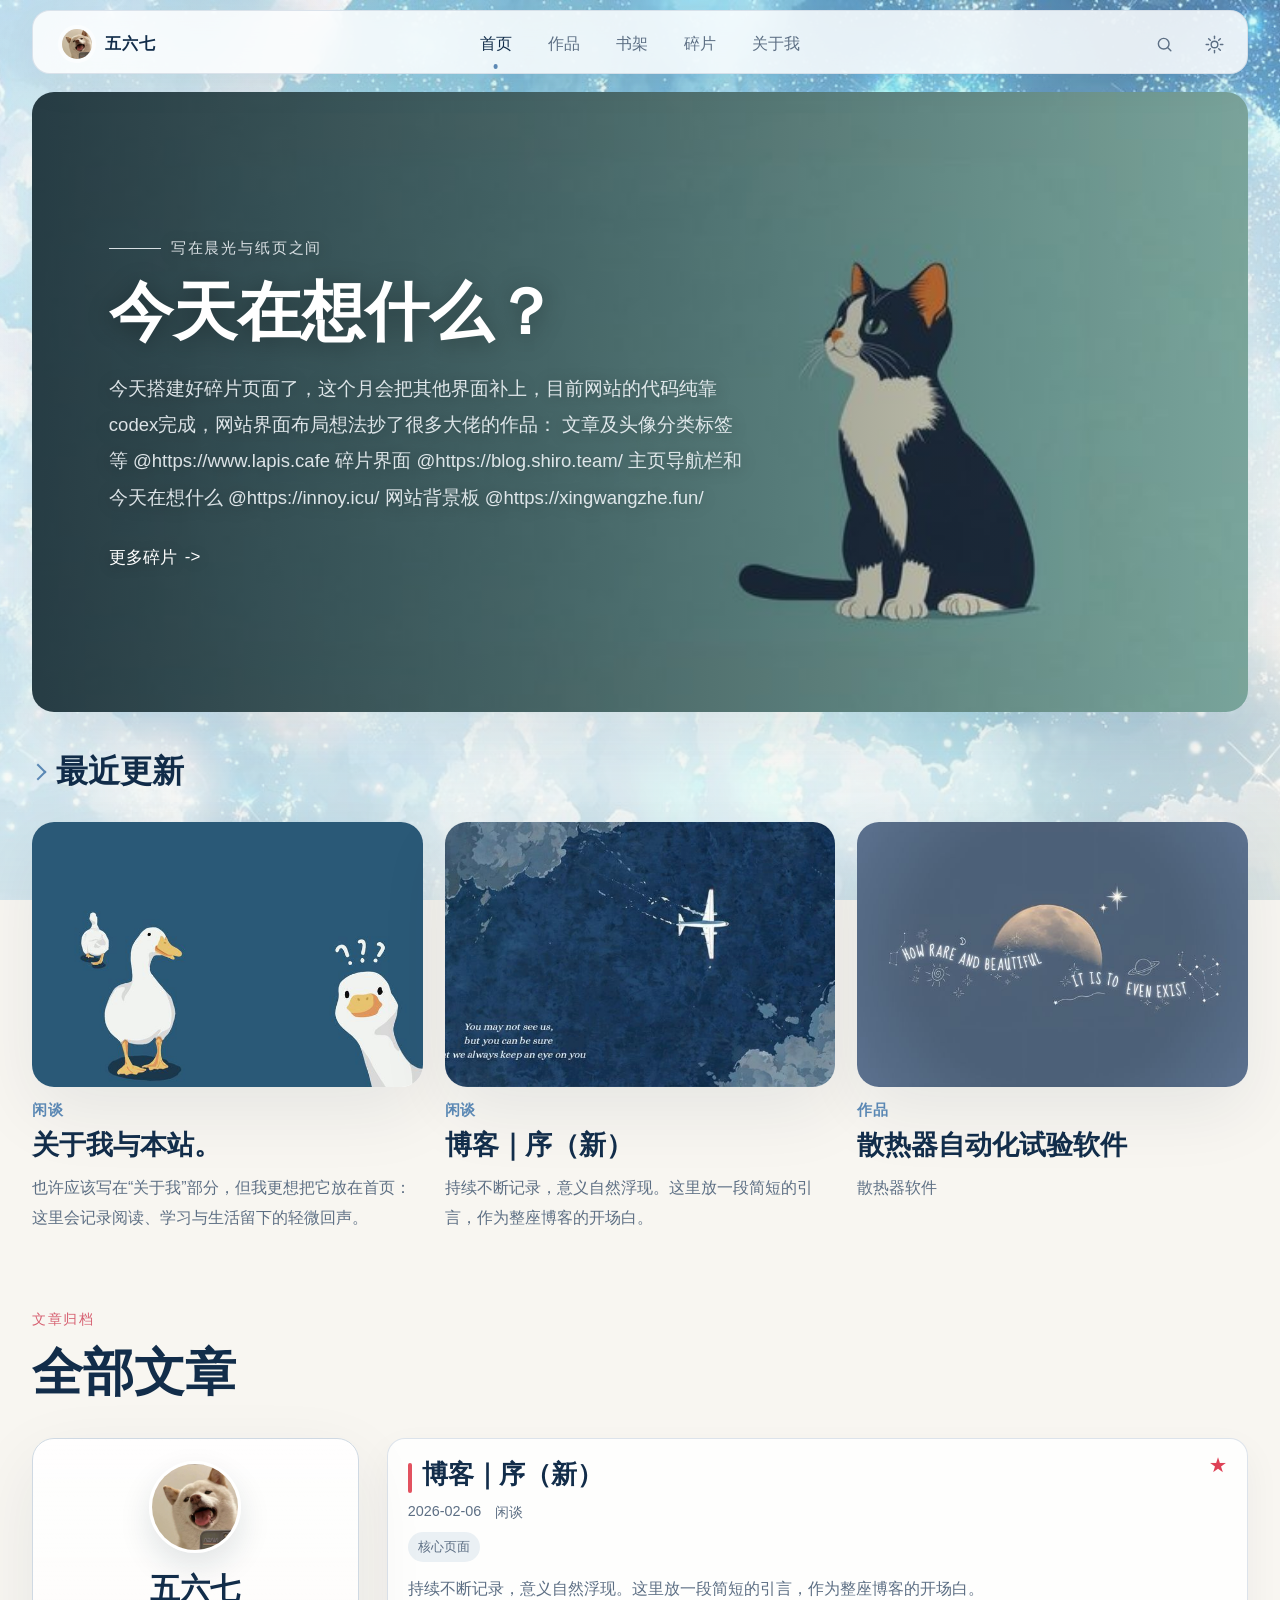
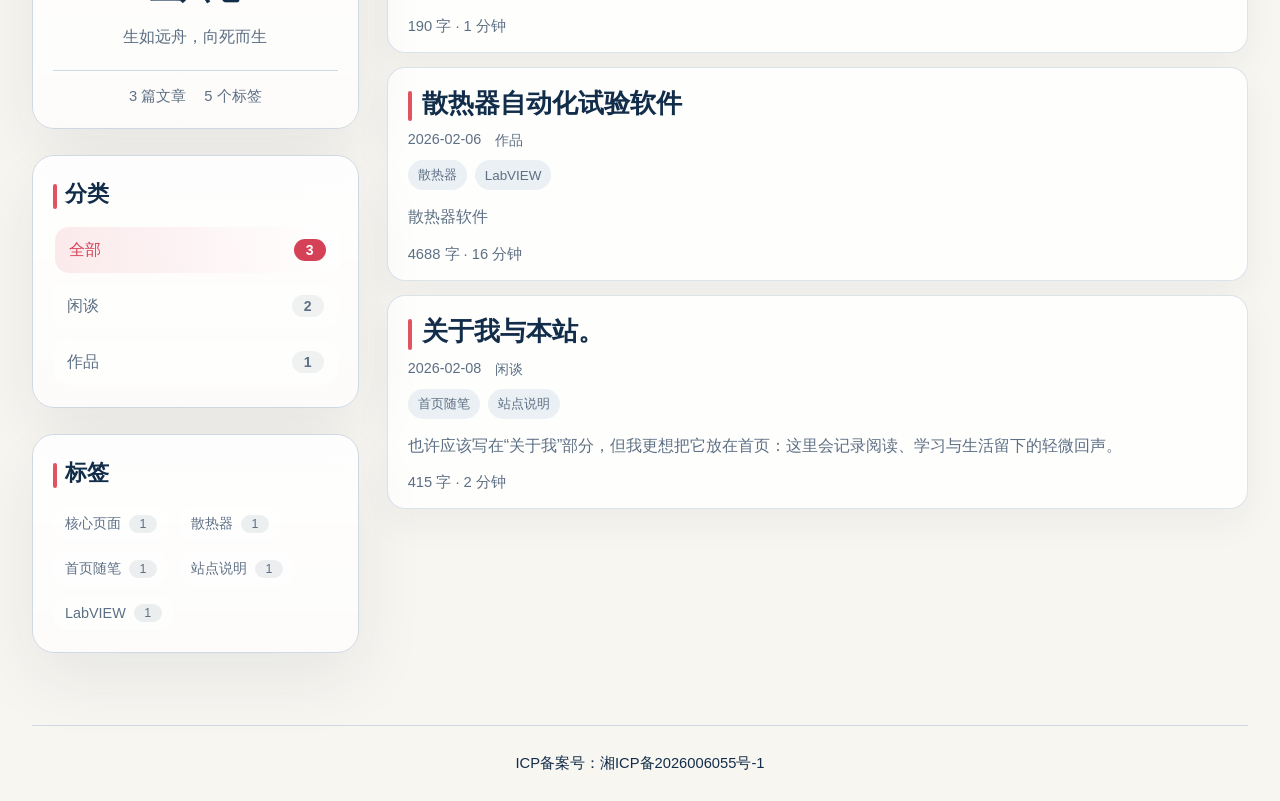
==== commit 878e64bf: "修改碎片文本及更新至主页" ====
--- a/index.html
+++ b/index.html
@@ -8,7 +8,7 @@
       name="description"
       content="一个关于阅读、技术与思考的个人博客首页。"
     />
-    <link rel="stylesheet" href="styles.css?v=20260702" />
+    <link rel="stylesheet" href="styles.css?v=20260703" />
   </head>
   <body data-page="home">
     <div class="page-shell">
@@ -19,14 +19,16 @@
           <div class="hero-copy">
             <p class="eyebrow">写在晨光与纸页之间</p>
             <h1>今天在想什么？</h1>
-            <p class="hero-text">
-              把读书时的感受、写代码时的顿悟、以及生活里那些一闪而过的念头，
-              都慢慢收进这一方安静的页面。它不急于给出结论，只认真记录思考的纹理。
-            </p>
-            <p class="hero-text">
-              在这里，技术与文学并排而坐，历史与日常互相照亮。
-              愿每一次停留，都像翻开一本恰好合意的书。
-            </p>
+            <div data-latest-fragment>
+              <p class="hero-text">
+                把读书时的感受、写代码时的顿悟、以及生活里那些一闪而过的念头，
+                都慢慢收进这一方安静的页面。它不急于给出结论，只认真记录思考的纹理。
+              </p>
+              <p class="hero-text">
+                在这里，技术与文学并排而坐，历史与日常互相照亮。
+                愿每一次停留，都像翻开一本恰好合意的书。
+              </p>
+            </div>
             <a class="text-link" href="fragments.html">更多碎片</a>
           </div>
         </section>
@@ -85,6 +87,6 @@
 
     </div>
 
-    <script src="script.js?v=20260702"></script>
+    <script src="script.js?v=20260703"></script>
   </body>
 </html>
--- a/styles.css
+++ b/styles.css
@@ -89,27 +89,24 @@
 
 .site-header {
   position: sticky;
-  top: 0;
+  top: 10px;
   z-index: 10;
   display: grid;
   grid-template-columns: 1fr auto 1fr;
   align-items: center;
-  padding: 12px 0 8px;
-  border-bottom: 1px solid var(--line);
+  margin-top: 10px;
+  padding: 12px 12px 8px;
+  border: 1px solid rgba(207, 217, 227, 0.72);
+  border-radius: 18px;
   backdrop-filter: blur(20px);
-  background: linear-gradient(
-    180deg,
-    rgba(248, 246, 241, 0.92) 0%,
-    rgba(248, 246, 241, 0.74) 100%
-  );
+  background: rgba(255, 255, 255, 0.84);
+  box-shadow: 0 14px 36px rgba(20, 39, 61, 0.05);
 }
 
 body[data-theme="dark"] .site-header {
-  background: linear-gradient(
-    180deg,
-    rgba(6, 13, 20, 0.94) 0%,
-    rgba(6, 13, 20, 0.78) 100%
-  );
+  background: linear-gradient(180deg, rgba(15, 30, 45, 0.95), rgba(10, 20, 31, 0.92));
+  border-color: rgba(147, 181, 212, 0.16);
+  box-shadow: 0 24px 56px rgba(0, 0, 0, 0.34);
 }
 
 .brand {
@@ -231,6 +228,7 @@
   position: relative;
   display: flex;
   align-items: center;
+  margin-top: 18px;
   min-height: clamp(430px, 54vw, 620px);
   padding: clamp(64px, 9vw, 118px) clamp(24px, 6vw, 78px);
   overflow: hidden;
@@ -835,6 +833,136 @@
   box-shadow: var(--shadow);
 }
 
+.fragments-main {
+  min-height: calc(100vh - 110px);
+  padding: 28px 0 0;
+}
+
+.fragment-timeline {
+  position: relative;
+  display: grid;
+  gap: 28px;
+  width: 100%;
+  padding: 0 0 12px 38px;
+}
+
+.fragment-timeline::before {
+  content: "";
+  position: absolute;
+  top: 0;
+  bottom: 0;
+  left: 13px;
+  width: 2px;
+  border-radius: 999px;
+  background: #9fe0f6;
+}
+
+.fragment-entry {
+  position: relative;
+}
+
+.fragment-entry::before {
+  content: "";
+  position: absolute;
+  top: 2px;
+  left: -31px;
+  width: 10px;
+  height: 10px;
+  border: 1.5px solid #08aeee;
+  border-radius: 999px;
+  background: rgba(255, 255, 255, 0.96);
+  box-shadow: 0 0 0 3px rgba(255, 255, 255, 0.7);
+}
+
+.fragment-time {
+  display: block;
+  margin: 0 0 8px;
+  color: #50677f;
+  font-family: "Cascadia Mono", "Consolas", "SFMono-Regular", monospace;
+  font-size: 0.78rem;
+  line-height: 1.3;
+  letter-spacing: 0;
+}
+
+.fragment-card {
+  width: 100%;
+  padding: 15px 16px;
+  border: 1px solid rgba(132, 190, 211, 0.58);
+  border-radius: 9px;
+  background: rgba(216, 241, 249, 0.92);
+  box-shadow: 0 4px 14px rgba(20, 73, 103, 0.08);
+}
+
+.fragment-card p {
+  margin: 0;
+  color: #163756;
+  font-size: 0.98rem;
+  line-height: 2;
+}
+
+.fragment-card p + p {
+  margin-top: 16px;
+}
+
+.fragment-images {
+  display: grid;
+  grid-template-columns: repeat(auto-fit, minmax(min(240px, 100%), 1fr));
+  gap: 12px;
+  margin-top: 16px;
+}
+
+.fragment-image {
+  margin: 0;
+}
+
+.fragment-image img {
+  display: block;
+  width: 100%;
+  height: auto;
+  max-height: 420px;
+  object-fit: contain;
+  border: 1px solid rgba(132, 190, 211, 0.6);
+  border-radius: 8px;
+  background: rgba(255, 255, 255, 0.52);
+}
+
+.fragment-image figcaption {
+  margin-top: 7px;
+  color: #50677f;
+  font-size: 0.86rem;
+  line-height: 1.6;
+}
+
+body[data-theme="dark"] .fragment-timeline::before {
+  background: rgba(157, 211, 255, 0.52);
+}
+
+body[data-theme="dark"] .fragment-entry::before {
+  border-color: #9dd3ff;
+  background: #0b1a29;
+  box-shadow: 0 0 0 3px rgba(10, 21, 33, 0.82);
+}
+
+body[data-theme="dark"] .fragment-time,
+body[data-theme="dark"] .fragment-image figcaption {
+  color: #bfd0e0;
+}
+
+body[data-theme="dark"] .fragment-card {
+  border-color: rgba(157, 211, 255, 0.26);
+  background: rgba(15, 30, 45, 0.9);
+  box-shadow: 0 24px 56px rgba(0, 0, 0, 0.24);
+}
+
+body[data-theme="dark"] .fragment-card p {
+  color: #f4f8fc;
+}
+
+body[data-theme="dark"] .fragment-image img {
+  border-color: rgba(157, 211, 255, 0.22);
+  background: rgba(244, 248, 252, 0.05);
+}
+
 .visually-hidden {
   position: absolute;
   width: 1px;
@@ -872,6 +1000,10 @@
     min-height: calc(100vh - 156px);
   }
 
+  .fragments-main {
+    min-height: calc(100vh - 156px);
+  }
+
   .archive-sidebar {
     position: static;
     grid-template-columns: repeat(3, minmax(0, 1fr));
@@ -886,6 +1018,7 @@
 
   .site-header {
     position: static;
+    margin-top: 12px;
     padding-top: 18px;
   }
 
@@ -912,6 +1045,11 @@
     min-height: calc(100vh - 132px);
   }
 
+  .fragments-main {
+    min-height: calc(100vh - 132px);
+    padding-top: 24px;
+  }
+
   .hero-copy h1 {
     font-size: 2.5rem;
   }
@@ -934,6 +1072,7 @@
 @media (max-width: 560px) {
   .site-header {
     grid-template-columns: 1fr;
+    border-radius: 16px;
   }
 
   .header-actions,
@@ -964,6 +1103,26 @@
     min-height: calc(100vh - 172px);
   }
 
+  .fragments-main {
+    min-height: calc(100vh - 172px);
+  }
+
+  .fragment-timeline {
+    padding-left: 28px;
+  }
+
+  .fragment-timeline::before {
+    left: 9px;
+  }
+
+  .fragment-entry::before {
+    left: -24px;
+  }
+
+  .fragment-card {
+    padding: 13px 14px;
+  }
+
   .post-card h3,
   .archive-card-head h3 {
     font-size: 1.36rem;
